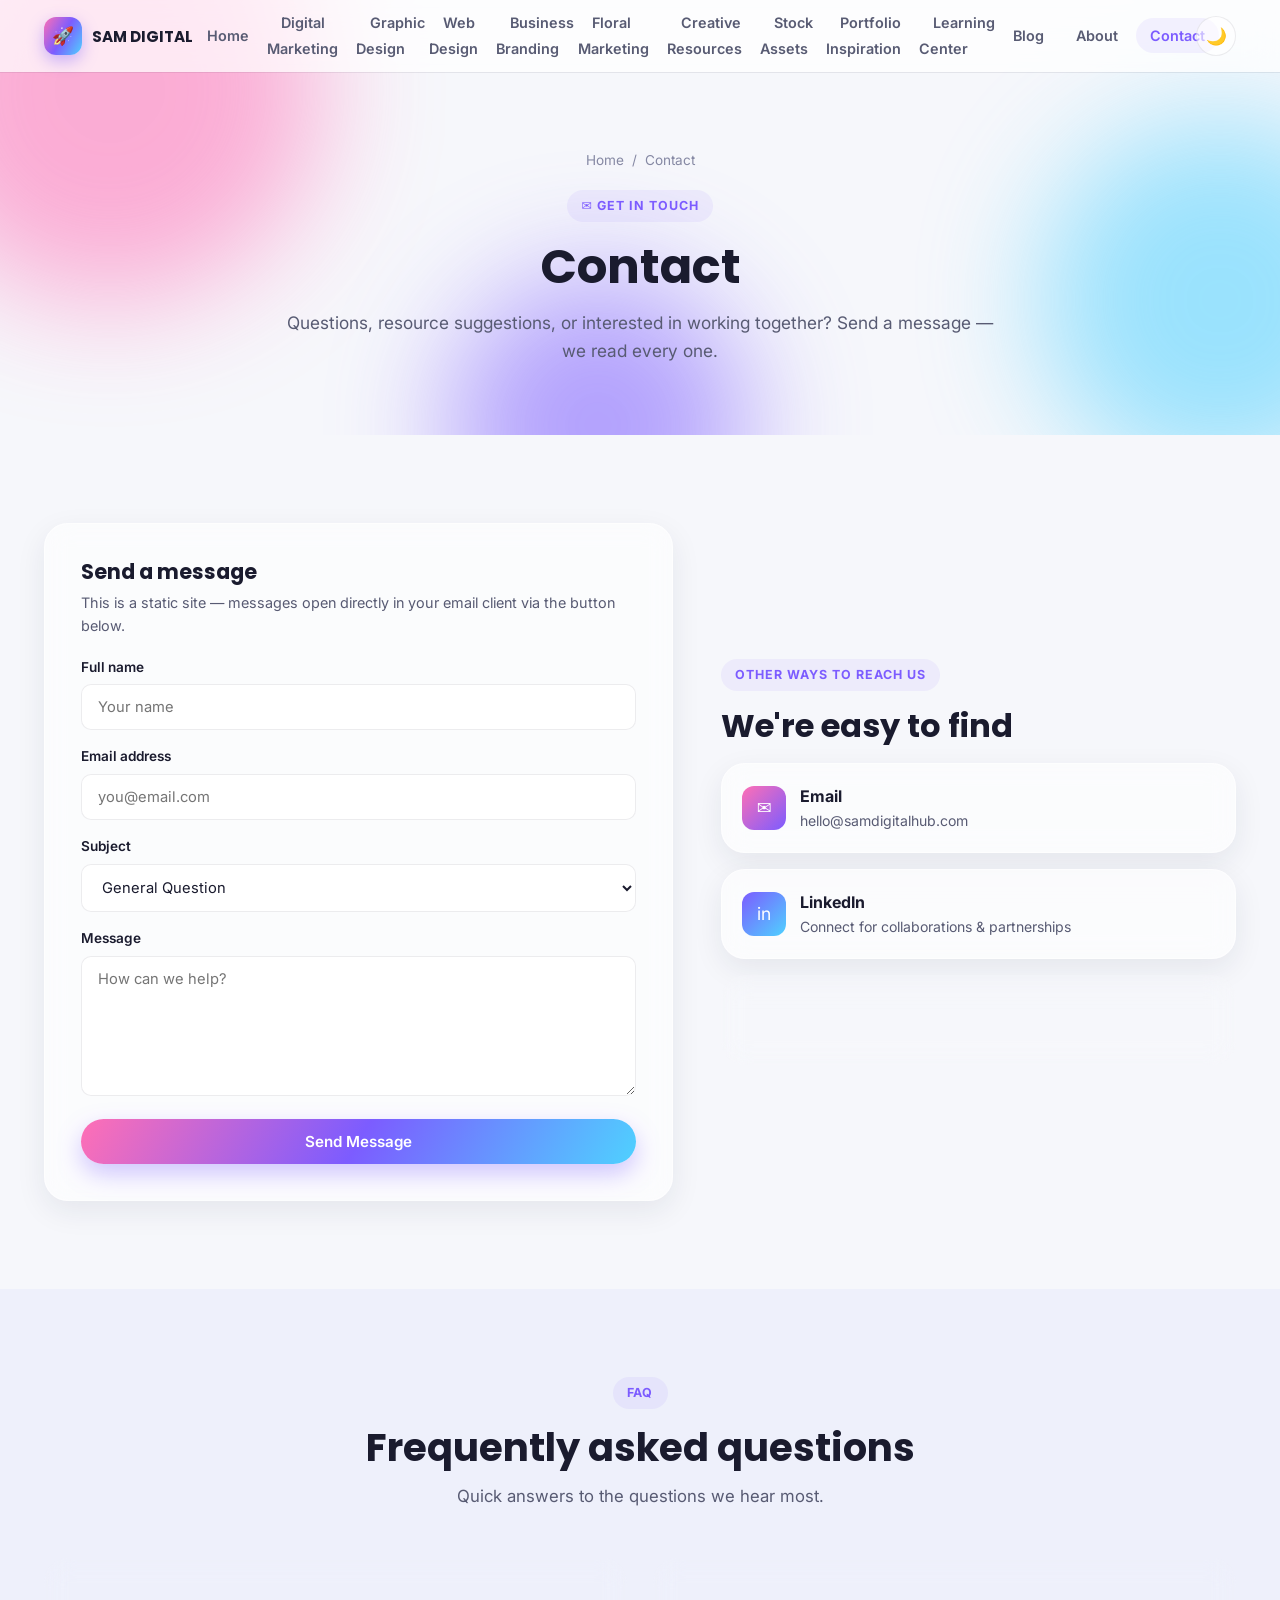
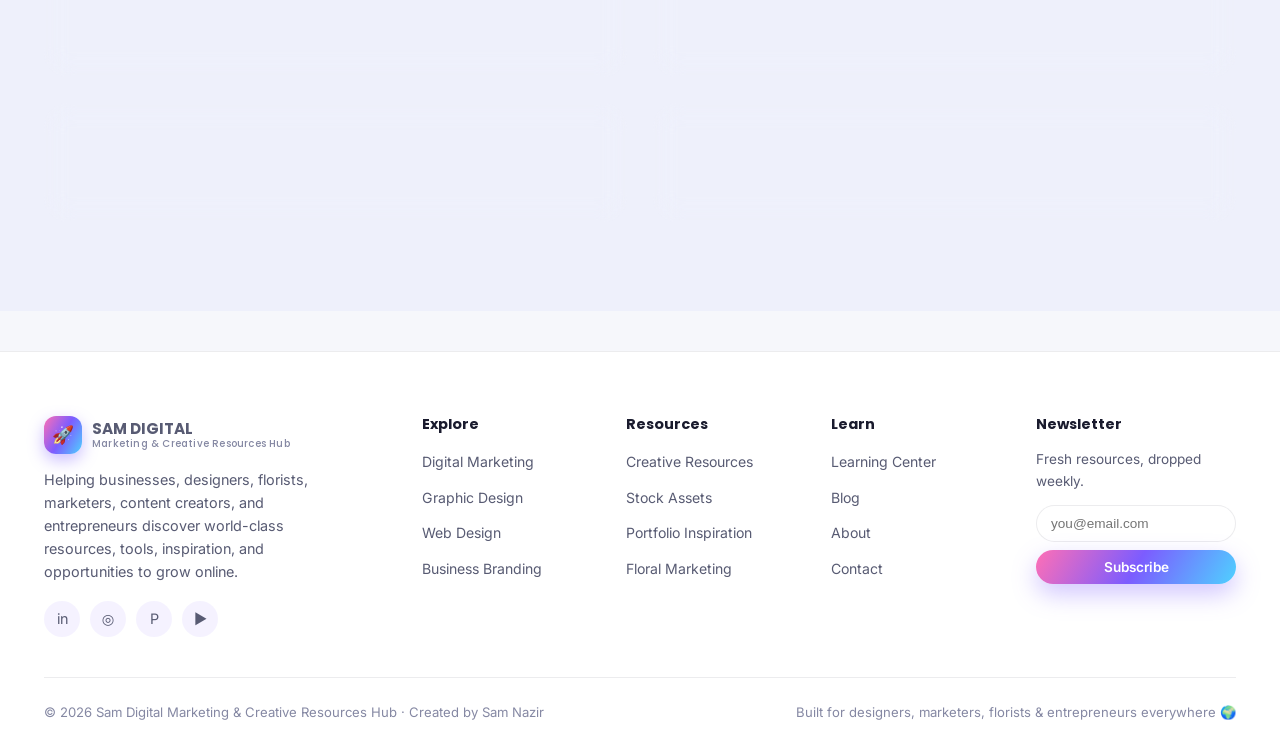
==== contact.html @ eaee5370 "Launch Sam Digital Marketing & Creative Resources Hub Full 13-page static site: Home, Digital Market" ====
<!DOCTYPE html>
<html lang="en">
<head>
<meta charset="UTF-8">
<meta name="viewport" content="width=device-width, initial-scale=1.0">
<title>Contact | Sam Digital Marketing & Creative Resources Hub</title>
<meta name="description" content="Get in touch with Sam Digital Marketing & Creative Resources Hub — questions, resource suggestions and partnership inquiries.">
<meta name="author" content="Sam Nazir">
<meta property="og:title" content="Contact | Sam Digital Marketing & Creative Resources Hub">
<meta property="og:description" content="Get in touch with Sam Digital Marketing & Creative Resources Hub — questions, resource suggestions and partnership inquiries.">
<meta property="og:type" content="website">
<meta name="theme-color" content="#7c5cff">
<link rel="icon" href="data:image/svg+xml,<svg xmlns=%22http://www.w3.org/2000/svg%22 viewBox=%220 0 100 100%22><text y=%22.9em%22 font-size=%2290%22>🚀</text></svg>">
<link rel="preconnect" href="https://fonts.googleapis.com">
<link rel="preconnect" href="https://fonts.gstatic.com" crossorigin>
<link href="https://fonts.googleapis.com/css2?family=Poppins:wght@600;700;800&family=Inter:wght@400;500;600;700&display=swap" rel="stylesheet">
<link rel="stylesheet" href="styles.css">
</head>
<body>

<nav class="navbar">
  <div class="container nav-inner">
    <a href="index.html" class="brand">
      <span class="brand-mark">🚀</span>
      <span class="brand-text"><strong>SAM DIGITAL</strong></span>
    </a>
    <ul class="nav-links">
      <li><a href="index.html">Home</a></li>
      <li><a href="digital-marketing.html">Digital Marketing</a></li>
      <li><a href="graphic-design.html">Graphic Design</a></li>
      <li><a href="web-design.html">Web Design</a></li>
      <li><a href="business-branding.html">Business Branding</a></li>
      <li><a href="floral-marketing.html">Floral Marketing</a></li>
      <li><a href="creative-resources.html">Creative Resources</a></li>
      <li><a href="stock-assets.html">Stock Assets</a></li>
      <li><a href="portfolio-inspiration.html">Portfolio Inspiration</a></li>
      <li><a href="learning-center.html">Learning Center</a></li>
      <li><a href="blog.html">Blog</a></li>
      <li><a href="about.html">About</a></li>
      <li><a href="contact.html">Contact</a></li>
    </ul>
    <div class="nav-actions">
      <button class="theme-toggle" aria-label="Toggle dark mode">🌙</button>
      <button class="nav-burger" aria-label="Open menu">☰</button>
    </div>
  </div>
</nav>


  <header class="page-hero">
    <div class="blob-field"><div class="blob blob-1"></div><div class="blob blob-2"></div><div class="blob blob-3"></div></div>
    <div class="container page-hero-inner">
      <div class="crumbs"><a href="index.html">Home</a><span>/</span><span>Contact</span></div>
      <span class="eyebrow">✉️ Get In Touch</span>
      <h1>Contact</h1>
      <p>Questions, resource suggestions, or interested in working together? Send a message — we read every one.</p>
    </div>
  </header>
  <section class="section">
    <div class="container">
      <div class="two-col reveal">
        <div class="card" style="padding:36px">
          <h3 style="font-size:1.3rem;margin-bottom:6px">Send a message</h3>
          <p style="color:var(--text-dim);font-size:.9rem;margin-bottom:20px">This is a static site — messages open directly in your email client via the button below.</p>
          <form class="contact-form" data-fake-submit onsubmit="window.location.href='mailto:hello@samdigitalhub.com?subject='+encodeURIComponent(this.subject.value)+'&body='+encodeURIComponent(this.message.value+' \n\nFrom: '+this.name.value+' ('+this.email.value+')');">
            <div>
              <label for="name">Full name</label>
              <input id="name" name="name" type="text" required placeholder="Your name">
            </div>
            <div>
              <label for="email">Email address</label>
              <input id="email" name="email" type="email" required placeholder="you@email.com">
            </div>
            <div>
              <label for="subject">Subject</label>
              <select id="subject" name="subject">
                <option>General Question</option>
                <option>Resource Suggestion</option>
                <option>Partnership / Collaboration</option>
                <option>Report a Broken Link</option>
              </select>
            </div>
            <div>
              <label for="message">Message</label>
              <textarea id="message" name="message" required placeholder="How can we help?"></textarea>
            </div>
            <button type="submit" class="btn btn-primary btn-block">Send Message</button>
            <div class="form-success">Thanks! Your email client should open to finish sending — we'll reply within 1-2 business days.</div>
          </form>
        </div>
        <div>
          <span class="eyebrow">Other ways to reach us</span>
          <h2 style="font-size:clamp(1.5rem,3vw,2rem);margin-bottom:18px">We're easy to find</h2>
          <div class="grid" style="gap:16px">
            <div class="card" style="padding:20px;display:flex;gap:14px;align-items:center">
              <div class="category-icon" style="background:linear-gradient(135deg,#ff6fb5,#7c5cff)">✉️</div>
              <div><strong>Email</strong><p style="color:var(--text-dim);font-size:.88rem">hello@samdigitalhub.com</p></div>
            </div>
            <div class="card" style="padding:20px;display:flex;gap:14px;align-items:center">
              <div class="category-icon" style="background:linear-gradient(135deg,#7c5cff,#4fd1ff)">in</div>
              <div><strong>LinkedIn</strong><p style="color:var(--text-dim);font-size:.88rem">Connect for collaborations &amp; partnerships</p></div>
            </div>
            <div class="card" style="padding:20px;display:flex;gap:14px;align-items:center">
              <div class="category-icon" style="background:linear-gradient(135deg,#4fd1ff,#3bb273)">⏱️</div>
              <div><strong>Response time</strong><p style="color:var(--text-dim);font-size:.88rem">Usually within 1-2 business days</p></div>
            </div>
          </div>
        </div>
      </div>
    </div>
  </section>
  <section class="section section--soft">
    <div class="container">
      <div class="section-head"><span class="eyebrow">FAQ</span><h2>Frequently asked questions</h2><p>Quick answers to the questions we hear most.</p></div>
      <div class="grid grid-2">
    <div class="card reveal" style="padding:22px">
      <h4 style="font-size:1rem;margin-bottom:8px">Is this platform really free to use?</h4>
      <p style="color:var(--text-dim);font-size:.9rem">Yes — browsing, searching and bookmarking every resource on this hub is completely free.</p>
    </div>
    <div class="card reveal" style="padding:22px">
      <h4 style="font-size:1rem;margin-bottom:8px">Can I suggest a resource to be added?</h4>
      <p style="color:var(--text-dim);font-size:.9rem">Absolutely. Use the contact form and select "Resource Suggestion" — we review every submission.</p>
    </div>
    <div class="card reveal" style="padding:22px">
      <h4 style="font-size:1rem;margin-bottom:8px">Do you accept guest posts or partnerships?</h4>
      <p style="color:var(--text-dim);font-size:.9rem">We're open to collaborations with creators and brands that align with our audience. Reach out via the form.</p>
    </div>
    <div class="card reveal" style="padding:22px">
      <h4 style="font-size:1rem;margin-bottom:8px">How often is new content added?</h4>
      <p style="color:var(--text-dim);font-size:.9rem">New resources, articles and roadmap updates are added weekly.</p>
    </div></div>
    </div>
  </section>

<footer>
  <div class="container">
    <div class="footer-grid">
      <div class="footer-brand">
        <a href="index.html" class="brand"><span class="brand-mark">🚀</span><span class="brand-text"><strong>SAM DIGITAL</strong><small>Marketing &amp; Creative Resources Hub</small></span></a>
        <p>Helping businesses, designers, florists, marketers, content creators, and entrepreneurs discover world-class resources, tools, inspiration, and opportunities to grow online.</p>
        <div class="social-row">
          <a href="https://www.linkedin.com/" target="_blank" rel="noopener" aria-label="LinkedIn">in</a>
          <a href="https://www.instagram.com/" target="_blank" rel="noopener" aria-label="Instagram">◎</a>
          <a href="https://www.pinterest.com/" target="_blank" rel="noopener" aria-label="Pinterest">P</a>
          <a href="https://www.youtube.com/" target="_blank" rel="noopener" aria-label="YouTube">▶</a>
        </div>
      </div>
      <div>
        <h4>Explore</h4>
        <ul>
          <li><a href="digital-marketing.html">Digital Marketing</a></li>
          <li><a href="graphic-design.html">Graphic Design</a></li>
          <li><a href="web-design.html">Web Design</a></li>
          <li><a href="business-branding.html">Business Branding</a></li>
        </ul>
      </div>
      <div>
        <h4>Resources</h4>
        <ul>
          <li><a href="creative-resources.html">Creative Resources</a></li>
          <li><a href="stock-assets.html">Stock Assets</a></li>
          <li><a href="portfolio-inspiration.html">Portfolio Inspiration</a></li>
          <li><a href="floral-marketing.html">Floral Marketing</a></li>
        </ul>
      </div>
      <div>
        <h4>Learn</h4>
        <ul>
          <li><a href="learning-center.html">Learning Center</a></li>
          <li><a href="blog.html">Blog</a></li>
          <li><a href="about.html">About</a></li>
          <li><a href="contact.html">Contact</a></li>
        </ul>
      </div>
      <div>
        <h4>Newsletter</h4>
        <p style="font-size:.85rem;color:var(--text-dim);margin-bottom:12px">Fresh resources, dropped weekly.</p>
        <form data-fake-submit style="display:flex;flex-direction:column;gap:8px">
          <input type="email" required placeholder="you@email.com" style="padding:10px 14px;border-radius:999px;border:1px solid var(--border);background:var(--bg-elev);color:var(--text);font-size:.85rem">
          <button class="btn btn-primary btn-sm" type="submit">Subscribe</button>
        </form>
      </div>
    </div>
    <div class="footer-bottom">
      <span>© <span data-year></span> Sam Digital Marketing &amp; Creative Resources Hub · Created by Sam Nazir</span>
      <span>Built for designers, marketers, florists &amp; entrepreneurs everywhere 🌍</span>
    </div>
  </div>
</footer>

<button class="back-to-top" aria-label="Back to top">↑</button>
<script src="script.js"></script>
</body>
</html>
---- styles.css ----
/* =========================================================================
   SAM DIGITAL MARKETING & CREATIVE RESOURCES HUB — Global Stylesheet
   Modern SaaS / glassmorphism design system. Light + dark themes.
   ========================================================================= */

/* ---------- Design tokens ---------- */
:root{
  /* Brand gradient palette */
  --grad-1:#ff6fb5;      /* pink */
  --grad-2:#7c5cff;      /* violet */
  --grad-3:#4fd1ff;      /* cyan */
  --grad-4:#ffb347;      /* amber */
  --rose:#ff5d9e;
  --leaf:#3bb273;

  --brand-gradient: linear-gradient(120deg, var(--grad-1) 0%, var(--grad-2) 50%, var(--grad-3) 100%);
  --brand-gradient-soft: linear-gradient(120deg, rgba(255,111,181,.16) 0%, rgba(124,92,255,.16) 50%, rgba(79,209,255,.16) 100%);

  /* Light theme */
  --bg: #f6f7fb;
  --bg-elev: #ffffff;
  --bg-soft: #eef0fb;
  --text: #1a1b2e;
  --text-dim: #585b73;
  --text-faint: #8588a3;
  --border: rgba(20,20,43,.08);
  --glass-bg: rgba(255,255,255,.6);
  --glass-border: rgba(255,255,255,.5);
  --shadow: 0 10px 30px rgba(31,32,65,.08);
  --shadow-lg: 0 20px 60px rgba(31,32,65,.14);
  --nav-bg: rgba(255,255,255,.72);
  --chip-bg: rgba(124,92,255,.08);
  --code-bg: #0f1024;

  --radius-sm: 10px;
  --radius-md: 16px;
  --radius-lg: 24px;
  --radius-xl: 32px;

  --maxw: 1240px;
  --speed: .25s;
}

[data-theme="dark"]{
  --bg: #0b0c18;
  --bg-elev: #121324;
  --bg-soft: #161830;
  --text: #f1f1fb;
  --text-dim: #b7b8d2;
  --text-faint: #7d7f9c;
  --border: rgba(255,255,255,.08);
  --glass-bg: rgba(22,23,46,.55);
  --glass-border: rgba(255,255,255,.08);
  --shadow: 0 10px 30px rgba(0,0,0,.35);
  --shadow-lg: 0 25px 70px rgba(0,0,0,.5);
  --nav-bg: rgba(12,13,24,.7);
  --chip-bg: rgba(124,92,255,.16);
}

/* ---------- Reset ---------- */
*,*::before,*::after{box-sizing:border-box;margin:0;padding:0}
html{scroll-behavior:smooth}
body{
  font-family:'Inter',system-ui,-apple-system,Segoe UI,Roboto,sans-serif;
  background:var(--bg);
  color:var(--text);
  line-height:1.6;
  overflow-x:hidden;
  transition:background var(--speed), color var(--speed);
}
img{max-width:100%;display:block}
a{color:inherit;text-decoration:none}
ul{list-style:none}
button{font-family:inherit;cursor:pointer;border:none;background:none;color:inherit}
h1,h2,h3,h4{font-family:'Poppins',Inter,sans-serif;line-height:1.2;font-weight:700}
.container{max-width:var(--maxw);margin:0 auto;padding:0 24px}

/* ---------- Utility ---------- */
.gradient-text{
  background:var(--brand-gradient);
  -webkit-background-clip:text;background-clip:text;color:transparent;
}
.section{padding:88px 0}
.section--tight{padding:56px 0}
.section--soft{background:var(--bg-soft)}
.eyebrow{
  display:inline-flex;align-items:center;gap:8px;
  font-size:.78rem;font-weight:700;letter-spacing:.08em;text-transform:uppercase;
  color:var(--grad-2);background:var(--chip-bg);
  padding:6px 14px;border-radius:999px;margin-bottom:16px;
}
.section-head{max-width:720px;margin:0 auto 48px;text-align:center}
.section-head h2{font-size:clamp(1.7rem,3vw,2.5rem);margin-bottom:12px}
.section-head p{color:var(--text-dim);font-size:1.05rem}
.section-head.align-left{margin:0 0 40px;text-align:left}

.btn{
  display:inline-flex;align-items:center;justify-content:center;gap:8px;
  padding:13px 26px;border-radius:999px;font-weight:600;font-size:.95rem;
  transition:transform var(--speed), box-shadow var(--speed), background var(--speed), color var(--speed);
  white-space:nowrap;
}
.btn-primary{background:var(--brand-gradient);color:#fff;box-shadow:0 10px 25px rgba(124,92,255,.35)}
.btn-primary:hover{transform:translateY(-3px);box-shadow:0 16px 34px rgba(124,92,255,.45)}
.btn-glass{background:var(--glass-bg);border:1px solid var(--glass-border);backdrop-filter:blur(12px);color:var(--text)}
.btn-glass:hover{transform:translateY(-3px);box-shadow:var(--shadow)}
.btn-outline{border:1.5px solid var(--border);color:var(--text)}
.btn-outline:hover{border-color:var(--grad-2);color:var(--grad-2)}
.btn-sm{padding:9px 18px;font-size:.85rem}
.btn-block{width:100%}

.badge{
  display:inline-block;font-size:.7rem;font-weight:700;letter-spacing:.03em;
  padding:4px 10px;border-radius:999px;text-transform:uppercase;
}
.badge-beginner{background:rgba(59,178,115,.14);color:var(--leaf)}
.badge-intermediate{background:rgba(255,179,71,.16);color:#c97b00}
.badge-advanced{background:rgba(255,93,158,.14);color:var(--rose)}
.badge-free{background:rgba(79,209,255,.16);color:#0a94c4}
.badge-premium{background:rgba(124,92,255,.16);color:var(--grad-2)}

.chip{
  display:inline-flex;align-items:center;gap:6px;font-size:.78rem;font-weight:600;
  padding:6px 13px;border-radius:999px;background:var(--chip-bg);color:var(--text-dim);
  border:1px solid var(--border);
}

/* ---------- Animated blob backdrop ---------- */
.blob-field{position:absolute;inset:0;overflow:hidden;z-index:0;pointer-events:none}
.blob{
  position:absolute;border-radius:50%;filter:blur(60px);opacity:.55;
  animation:float 16s ease-in-out infinite;
}
.blob-1{width:420px;height:420px;background:var(--grad-1);top:-120px;left:-100px;animation-delay:0s}
.blob-2{width:360px;height:360px;background:var(--grad-3);top:120px;right:-120px;animation-delay:-4s}
.blob-3{width:300px;height:300px;background:var(--grad-2);bottom:-140px;left:35%;animation-delay:-8s}
@keyframes float{
  0%,100%{transform:translate(0,0) scale(1)}
  33%{transform:translate(40px,-30px) scale(1.08)}
  66%{transform:translate(-30px,20px) scale(.95)}
}

/* ---------- Navbar ---------- */
.navbar{
  position:fixed;top:0;left:0;right:0;z-index:1000;
  border-bottom:1px solid var(--border);
  isolation:isolate;
}
.navbar::before{
  content:"";position:absolute;inset:0;z-index:-1;
  background:var(--nav-bg);backdrop-filter:blur(16px);-webkit-backdrop-filter:blur(16px);
  transition:background var(--speed);
}
.nav-inner{display:flex;align-items:center;justify-content:space-between;height:72px}
.brand{display:flex;align-items:center;gap:10px;font-family:'Poppins',sans-serif;font-weight:700;font-size:1.05rem;flex-shrink:0}
.brand-mark{
  width:38px;height:38px;border-radius:12px;background:var(--brand-gradient);
  display:flex;align-items:center;justify-content:center;color:#fff;font-size:1.1rem;
  box-shadow:0 6px 16px rgba(124,92,255,.4);flex-shrink:0;
}
.brand-text{display:flex;flex-direction:column;justify-content:center;line-height:1.25}
.brand-text strong{font-size:.95rem;white-space:nowrap}
.brand-text small{display:block;font-size:.62rem;font-weight:500;color:var(--text-faint);letter-spacing:.02em;white-space:nowrap}
.navbar .nav-links{flex-shrink:1;min-width:0}
@media (max-width:980px){.navbar .nav-links{flex-shrink:0}}
.nav-links{display:flex;align-items:center;gap:4px}
.nav-links a{
  padding:9px 14px;border-radius:999px;font-size:.9rem;font-weight:600;color:var(--text-dim);
  transition:background var(--speed), color var(--speed);
}
.nav-links a:hover,.nav-links a.active{background:var(--chip-bg);color:var(--grad-2)}
.nav-actions{display:flex;align-items:center;gap:10px}
.theme-toggle{
  width:40px;height:40px;border-radius:50%;display:flex;align-items:center;justify-content:center;
  background:var(--glass-bg);border:1px solid var(--border);font-size:1.05rem;transition:transform var(--speed);
}
.theme-toggle:hover{transform:rotate(15deg)}
.nav-burger{display:none;width:40px;height:40px;border-radius:10px;align-items:center;justify-content:center;font-size:1.2rem;background:var(--glass-bg);border:1px solid var(--border)}

@media (max-width:980px){
  .nav-links{
    position:fixed;top:72px;left:0;right:0;bottom:0;background:var(--bg-elev);
    flex-direction:column;align-items:stretch;padding:20px;gap:6px;
    transform:translateX(100%);transition:transform var(--speed);overflow-y:auto;
  }
  .nav-links.open{transform:translateX(0)}
  .nav-links a{padding:14px 16px;font-size:1rem}
  .nav-burger{display:flex}
}

/* ---------- Hero ---------- */
.hero{position:relative;padding:168px 0 96px;overflow:hidden;text-align:center}
.hero-inner{position:relative;z-index:2;max-width:860px;margin:0 auto}
.hero h1{font-size:clamp(2.2rem,5vw,3.6rem);margin-bottom:20px;letter-spacing:-.01em}
.hero p.lead{font-size:1.15rem;color:var(--text-dim);max-width:640px;margin:0 auto 34px}
.hero-actions{display:flex;flex-wrap:wrap;gap:14px;justify-content:center;margin-bottom:56px}
.hero-stats{display:flex;flex-wrap:wrap;justify-content:center;gap:40px}
.hero-stats div{text-align:center}
.hero-stats strong{display:block;font-size:1.6rem;font-family:'Poppins',sans-serif;background:var(--brand-gradient);-webkit-background-clip:text;background-clip:text;color:transparent}
.hero-stats span{font-size:.82rem;color:var(--text-faint)}

.page-hero{position:relative;padding:150px 0 70px;overflow:hidden;text-align:center}
.page-hero-inner{position:relative;z-index:2;max-width:760px;margin:0 auto}
.page-hero h1{font-size:clamp(2rem,4vw,3rem);margin-bottom:14px}
.page-hero p{color:var(--text-dim);font-size:1.08rem}
.crumbs{display:flex;gap:8px;justify-content:center;align-items:center;margin-bottom:18px;font-size:.85rem;color:var(--text-faint)}

/* ---------- Grids & cards ---------- */
.grid{display:grid;gap:26px}
.grid-2{grid-template-columns:repeat(2,1fr)}
.grid-3{grid-template-columns:repeat(3,1fr)}
.grid-4{grid-template-columns:repeat(4,1fr)}
@media (max-width:1080px){.grid-4{grid-template-columns:repeat(2,1fr)}.grid-3{grid-template-columns:repeat(2,1fr)}}
@media (max-width:640px){.grid-4,.grid-3,.grid-2{grid-template-columns:1fr}}

.card{
  background:var(--glass-bg);border:1px solid var(--glass-border);backdrop-filter:blur(14px);
  border-radius:var(--radius-lg);box-shadow:var(--shadow);transition:transform var(--speed), box-shadow var(--speed), border-color var(--speed);
}
.card:hover{transform:translateY(-6px);box-shadow:var(--shadow-lg);border-color:rgba(124,92,255,.35)}

.resource-card{padding:22px;display:flex;flex-direction:column;gap:14px;position:relative}
.resource-thumb{
  height:120px;border-radius:var(--radius-md);display:flex;align-items:center;justify-content:center;
  font-size:2.1rem;color:#fff;position:relative;overflow:hidden;
}
.resource-thumb::after{content:"";position:absolute;inset:0;background:rgba(255,255,255,.08)}
.resource-card h3{font-size:1.05rem}
.resource-card .desc{color:var(--text-dim);font-size:.88rem;flex-grow:1}
.resource-meta{display:flex;flex-wrap:wrap;gap:6px}
.resource-foot{display:flex;align-items:center;justify-content:space-between;margin-top:4px}
.bookmark-btn{font-size:1.05rem;color:var(--text-faint);transition:color var(--speed), transform var(--speed)}
.bookmark-btn:hover,.bookmark-btn.active{color:var(--rose);transform:scale(1.15)}

.platform-card{padding:26px;display:flex;flex-direction:column;gap:12px}
.platform-head{display:flex;align-items:center;gap:14px}
.platform-logo{
  width:52px;height:52px;border-radius:14px;display:flex;align-items:center;justify-content:center;
  font-size:1.4rem;color:#fff;flex-shrink:0;
}
.platform-card h3{font-size:1.1rem}
.platform-card .who{font-size:.82rem;color:var(--grad-2);font-weight:600}
.platform-card p{color:var(--text-dim);font-size:.9rem}
.platform-card .benefits{font-size:.85rem;color:var(--text-dim)}
.platform-card .benefits li{position:relative;padding-left:18px;margin-bottom:4px}
.platform-card .benefits li::before{content:"✓";position:absolute;left:0;color:var(--leaf);font-weight:700}

/* category section */
.category-block{padding:36px;margin-bottom:28px}
.category-head{display:flex;flex-wrap:wrap;justify-content:space-between;align-items:flex-start;gap:16px;margin-bottom:22px}
.category-head h3{font-size:1.35rem;display:flex;align-items:center;gap:10px}
.category-icon{
  width:44px;height:44px;border-radius:12px;display:flex;align-items:center;justify-content:center;
  color:#fff;font-size:1.1rem;flex-shrink:0;
}
.category-head p{color:var(--text-dim);max-width:620px;font-size:.92rem;margin-top:6px}

/* filter / search */
.filter-bar{display:flex;flex-wrap:wrap;gap:10px;margin-bottom:40px;align-items:center;justify-content:center}
.filter-chip{
  padding:9px 18px;border-radius:999px;font-size:.85rem;font-weight:600;border:1px solid var(--border);
  background:var(--bg-elev);color:var(--text-dim);transition:all var(--speed);
}
.filter-chip:hover,.filter-chip.active{background:var(--brand-gradient);color:#fff;border-color:transparent}
.search-wrap{position:relative;max-width:480px;margin:0 auto 36px}
.search-wrap input{
  width:100%;padding:15px 48px;border-radius:999px;border:1px solid var(--border);
  background:var(--bg-elev);color:var(--text);font-size:.95rem;
}
.search-wrap i{position:absolute;left:18px;top:50%;transform:translateY(-50%);color:var(--text-faint)}

/* roadmap / learning */
.tier-tabs{display:flex;gap:10px;margin-bottom:24px;flex-wrap:wrap}
.tier-tab{padding:10px 20px;border-radius:999px;font-weight:600;font-size:.85rem;border:1px solid var(--border)}
.tier-tab[data-tier="beginner"]{color:var(--leaf)}
.tier-tab[data-tier="intermediate"]{color:#c97b00}
.tier-tab[data-tier="advanced"]{color:var(--rose)}
.roadmap-step{
  display:flex;gap:18px;padding:20px;border-left:3px solid var(--border);position:relative;margin-left:10px;
}
.roadmap-step::before{content:"";position:absolute;left:-9px;top:26px;width:15px;height:15px;border-radius:50%;background:var(--brand-gradient)}
.roadmap-step h4{font-size:1rem;margin-bottom:4px}
.roadmap-step p{font-size:.85rem;color:var(--text-dim)}

/* floral theme accent (used on floral-marketing page) */
.floral-accent .resource-thumb,.floral-accent .category-icon,.floral-accent .platform-logo{
  background:linear-gradient(135deg,var(--rose),var(--leaf)) !important;
}
.floral-accent .eyebrow{color:var(--rose);background:rgba(255,93,158,.1)}

/* newsletter / CTA */
.cta-band{
  border-radius:var(--radius-xl);padding:56px;text-align:center;position:relative;overflow:hidden;
  background:var(--brand-gradient);color:#fff;
}
.cta-band h2{font-size:clamp(1.5rem,3vw,2.1rem);margin-bottom:10px}
.cta-band p{opacity:.92;margin-bottom:26px}
.newsletter-form{display:flex;gap:10px;max-width:460px;margin:0 auto;flex-wrap:wrap}
.newsletter-form input{
  flex:1;min-width:200px;padding:14px 20px;border-radius:999px;border:none;font-size:.95rem;
}
.newsletter-form button{padding:14px 26px;border-radius:999px;background:#fff;color:var(--grad-2);font-weight:700}
.form-note{font-size:.78rem;opacity:.8;margin-top:12px}

/* contact form */
.contact-form{display:flex;flex-direction:column;gap:16px}
.contact-form label{font-size:.85rem;font-weight:600;margin-bottom:6px;display:block}
.contact-form input,.contact-form textarea,.contact-form select{
  width:100%;padding:13px 16px;border-radius:var(--radius-sm);border:1px solid var(--border);
  background:var(--bg-elev);color:var(--text);font-family:inherit;font-size:.92rem;
}
.contact-form textarea{min-height:140px;resize:vertical}
.form-success{display:none;padding:14px 18px;border-radius:var(--radius-sm);background:rgba(59,178,115,.12);color:var(--leaf);font-weight:600;margin-top:14px}

/* tables / misc */
.two-col{display:grid;grid-template-columns:1.1fr .9fr;gap:48px;align-items:center}
@media (max-width:900px){.two-col{grid-template-columns:1fr}}
.stats-strip{display:flex;flex-wrap:wrap;justify-content:center;gap:50px;padding:40px 0}
.stats-strip div{text-align:center}
.stats-strip strong{font-size:1.9rem;font-family:'Poppins',sans-serif}
.stats-strip span{display:block;font-size:.82rem;color:var(--text-faint)}

/* reveal animation */
.reveal{opacity:0;transform:translateY(24px);transition:opacity .6s ease, transform .6s ease}
.reveal.in-view{opacity:1;transform:translateY(0)}

/* footer */
footer{background:var(--bg-elev);border-top:1px solid var(--border);padding:64px 0 28px;margin-top:40px}
.footer-grid{display:grid;grid-template-columns:2fr 1fr 1fr 1fr 1fr;gap:32px;margin-bottom:40px}
@media (max-width:900px){.footer-grid{grid-template-columns:repeat(2,1fr)}}
@media (max-width:560px){.footer-grid{grid-template-columns:1fr}}
.footer-grid h4{font-size:.9rem;margin-bottom:16px}
.footer-grid li{margin-bottom:10px}
.footer-grid a{font-size:.88rem;color:var(--text-dim)}
.footer-grid a:hover{color:var(--grad-2)}
.footer-brand p{color:var(--text-dim);font-size:.9rem;margin:14px 0 18px;max-width:300px}
.social-row{display:flex;gap:10px}
.social-row a{
  width:36px;height:36px;border-radius:50%;background:var(--chip-bg);display:flex;align-items:center;
  justify-content:center;font-size:.9rem;
}
.footer-bottom{
  border-top:1px solid var(--border);padding-top:24px;display:flex;flex-wrap:wrap;gap:12px;
  justify-content:space-between;color:var(--text-faint);font-size:.82rem;
}

/* back to top */
.back-to-top{
  position:fixed;bottom:28px;right:28px;width:46px;height:46px;border-radius:50%;background:var(--brand-gradient);
  color:#fff;display:flex;align-items:center;justify-content:center;box-shadow:var(--shadow-lg);z-index:900;
  opacity:0;pointer-events:none;transition:opacity var(--speed), transform var(--speed);
}
.back-to-top.show{opacity:1;pointer-events:auto}
.back-to-top:hover{transform:translateY(-4px)}
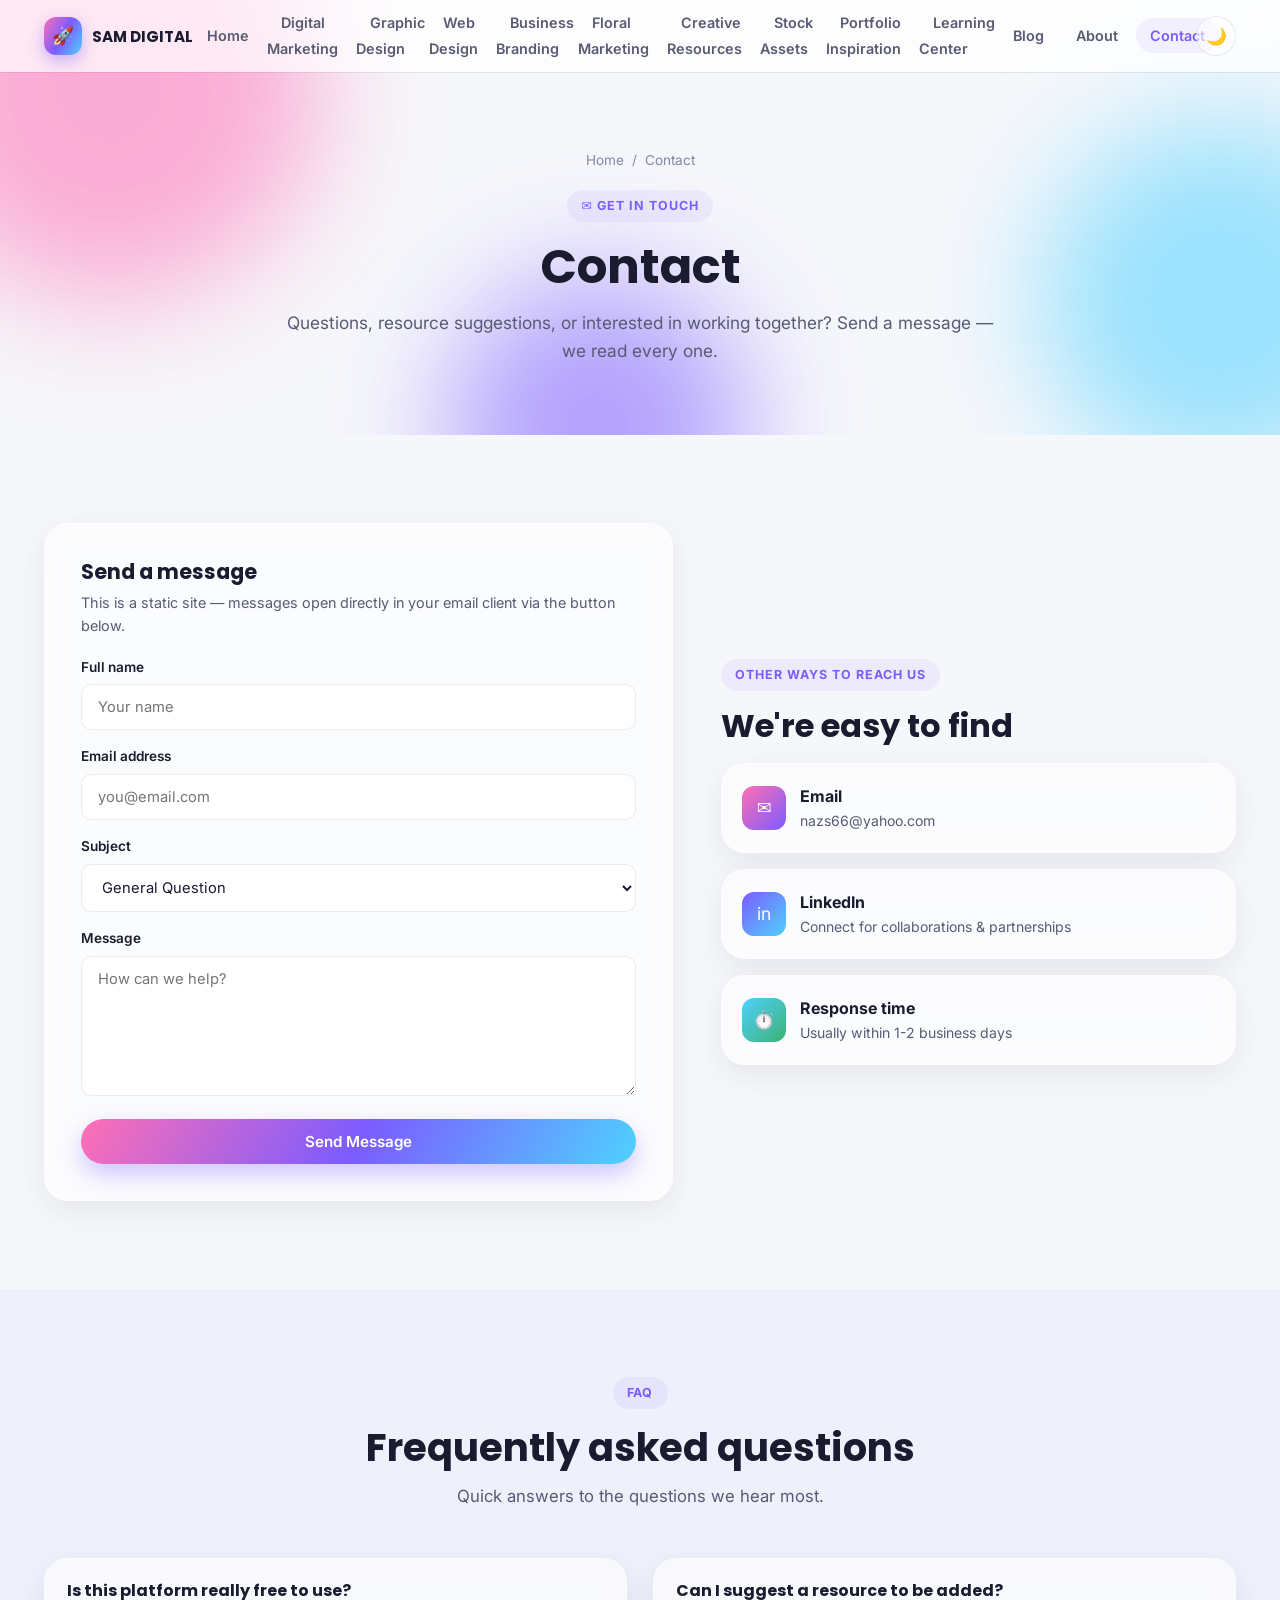
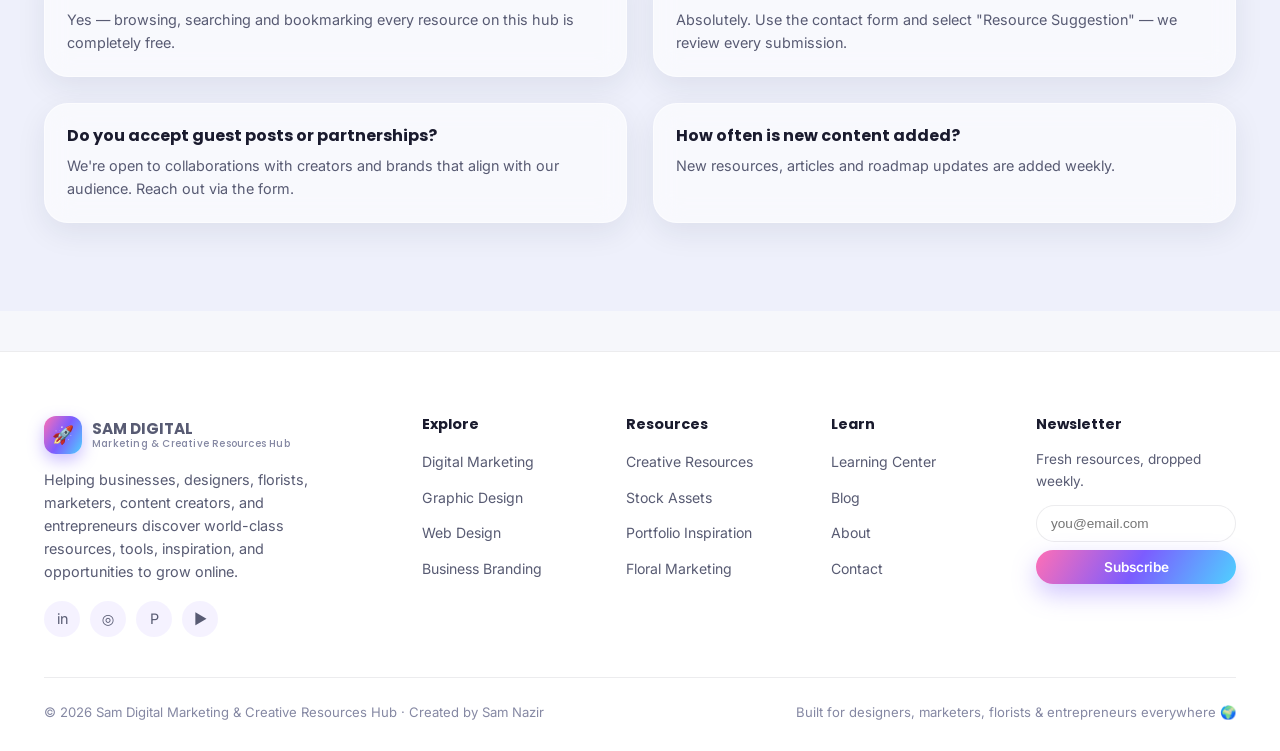
==== commit d54d4370: "Update contact page with real email address" ====
--- a/contact.html
+++ b/contact.html
@@ -62,7 +62,7 @@
         <div class="card" style="padding:36px">
           <h3 style="font-size:1.3rem;margin-bottom:6px">Send a message</h3>
           <p style="color:var(--text-dim);font-size:.9rem;margin-bottom:20px">This is a static site — messages open directly in your email client via the button below.</p>
-          <form class="contact-form" data-fake-submit onsubmit="window.location.href='mailto:hello@samdigitalhub.com?subject='+encodeURIComponent(this.subject.value)+'&body='+encodeURIComponent(this.message.value+' \n\nFrom: '+this.name.value+' ('+this.email.value+')');">
+          <form class="contact-form" data-fake-submit onsubmit="window.location.href='mailto:nazs66@yahoo.com?subject='+encodeURIComponent(this.subject.value)+'&body='+encodeURIComponent(this.message.value+' \n\nFrom: '+this.name.value+' ('+this.email.value+')');">
             <div>
               <label for="name">Full name</label>
               <input id="name" name="name" type="text" required placeholder="Your name">
@@ -94,7 +94,7 @@
           <div class="grid" style="gap:16px">
             <div class="card" style="padding:20px;display:flex;gap:14px;align-items:center">
               <div class="category-icon" style="background:linear-gradient(135deg,#ff6fb5,#7c5cff)">✉️</div>
-              <div><strong>Email</strong><p style="color:var(--text-dim);font-size:.88rem">hello@samdigitalhub.com</p></div>
+              <div><strong>Email</strong><p style="color:var(--text-dim);font-size:.88rem">nazs66@yahoo.com</p></div>
             </div>
             <div class="card" style="padding:20px;display:flex;gap:14px;align-items:center">
               <div class="category-icon" style="background:linear-gradient(135deg,#7c5cff,#4fd1ff)">in</div>
